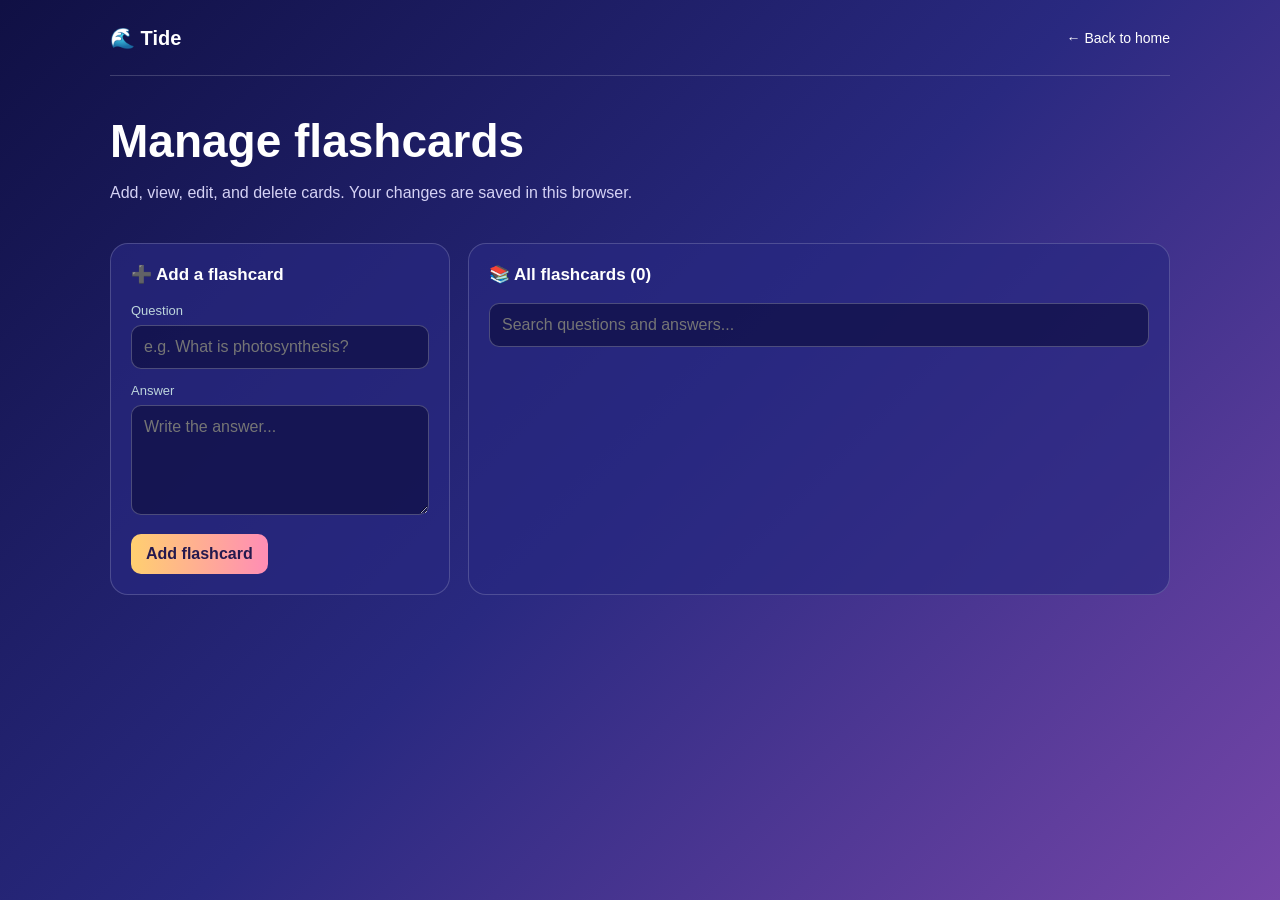
==== manage.html @ f18cbf9f "Add files via upload" ====
<!DOCTYPE html>
<html lang="en">
<head>
<meta charset="UTF-8">
<meta name="viewport" content="width=device-width, initial-scale=1.0">
<title>Manage Flashcards — Tide</title>

<style>
:root {
    --navy: #062d49;
    --deep: #041f35;
    --cyan: #69e5df;
    --ice: #e9fbfa;
    --line: rgba(204, 244, 246, 0.16);
}

* {
    box-sizing: border-box;
}

body {
    margin: 0;
    min-height: 100vh;
    background:
        radial-gradient(ellipse at 85% 8%, rgba(26,145,164,.28), transparent 35%),
        linear-gradient(135deg, var(--deep), #073754 55%, var(--navy));
    color: var(--ice);
    font-family: Arial, sans-serif;
}

button, input, textarea {
    font: inherit;
}

.shell {
    width: min(1060px, calc(100% - 40px));
    margin: auto;
}

header {
    height: 76px;
    display: flex;
    align-items: center;
    justify-content: space-between;
    border-bottom: 1px solid var(--line);
}

.brand {
    color: var(--ice);
    font-size: 20px;
    font-weight: bold;
    text-decoration: none;
}

.back {
    color: #b9d4dd;
    text-decoration: none;
    font-size: 14px;
}

h1 {
    margin: 38px 0 8px;
    font-size: clamp(32px, 5vw, 46px);
}

.subtitle {
    color: #b4ccd5;
}

.layout {
    display: grid;
    grid-template-columns: 340px 1fr;
    gap: 18px;
    padding: 25px 0 45px;
}

.panel {
    padding: 20px;
    border: 1px solid var(--line);
    border-radius: 18px;
    background: rgba(12, 61, 85, 0.72);
}

.panel h2 {
    margin: 0 0 18px;
    font-size: 17px;
}

label {
    display: block;
    margin: 14px 0 7px;
    color: #bdd5dc;
    font-size: 13px;
}

input, textarea {
    width: 100%;
    padding: 12px;
    border: 1px solid rgba(199,239,242,.2);
    border-radius: 10px;
    outline: none;
    background: rgba(2,29,48,.48);
    color: var(--ice);
}

input:focus, textarea:focus {
    border-color: var(--cyan);
}

textarea {
    min-height: 110px;
    resize: vertical;
}

button {
    padding: 11px 15px;
    border: 0;
    border-radius: 10px;
    cursor: pointer;
    font-weight: bold;
}

.primary {
    margin-top: 15px;
    background: linear-gradient(135deg, #9af5e8, #4dd0dc);
    color: #05354b;
}

.cancel {
    margin-top: 15px;
    background: transparent;
    color: var(--ice);
    border: 1px solid var(--line);
}

.search {
    margin-bottom: 14px;
}

.card {
    margin-bottom: 11px;
    padding: 14px;
    border: 1px solid var(--line);
    border-radius: 13px;
    background: rgba(3,34,54,.48);
}

.card h3 {
    margin: 0 0 7px;
    font-size: 15px;
}

.card p {
    margin: 0;
    color: #aecbd3;
    font-size: 13px;
    line-height: 1.55;
    white-space: pre-wrap;
    overflow-wrap: anywhere;
}

.card-actions {
    display: flex;
    gap: 7px;
    margin-top: 12px;
}

.card-actions button {
    padding: 7px 11px;
    color: var(--ice);
    background: rgba(222,250,250,.1);
}

.card-actions .delete {
    color: #ffc0c6;
}

.empty {
    color: #b4ccd5;
    text-align: center;
    padding: 25px 5px;
}

@media (max-width: 760px) {
    .layout {
        grid-template-columns: 1fr;
    }
}
<link rel="stylesheet" href="./theme.css">
</style>
<link rel="stylesheet" href="./theme.css">
<link rel="stylesheet" href="./style.css">
</head>

<body>
<div class="shell">
    <header>
        <a class="brand" href="index.html">🌊 Tide</a>
        <a class="back" href="index.html">← Back to home</a>
    </header>

    <h1>Manage flashcards</h1>
    <p class="subtitle">Add, view, edit, and delete cards. Your changes are saved in this browser.</p>

    <main class="layout">
        <section class="panel">
            <h2 id="formTitle">➕ Add a flashcard</h2>

            <form id="cardForm">
                <label for="question">Question</label>
                <input id="question" maxlength="240" placeholder="e.g. What is photosynthesis?" required>

                <label for="answer">Answer</label>
                <textarea id="answer" maxlength="1000" placeholder="Write the answer..." required></textarea>

                <button class="primary" id="saveButton" type="submit">Add flashcard</button>
                <button class="cancel" id="cancelButton" type="button" hidden>Cancel</button>
            </form>
        </section>

        <section class="panel">
            <h2>📚 All flashcards (<span id="count">0</span>)</h2>
            <input class="search" id="search" type="search" placeholder="Search questions and answers...">
            <div id="cardList"></div>
        </section>
    </main>
</div>

<script>
const STORAGE_KEY = "flashcards";
let editingId = null;

const form = document.getElementById("cardForm");
const questionInput = document.getElementById("question");
const answerInput = document.getElementById("answer");
const cardList = document.getElementById("cardList");
const searchInput = document.getElementById("search");

function getCards() {
    try {
        const cards = JSON.parse(localStorage.getItem(STORAGE_KEY) || "[]");
        return Array.isArray(cards) ? cards : [];
    } catch {
        return [];
    }
}

function saveCards(cards) {
    localStorage.setItem(STORAGE_KEY, JSON.stringify(cards));
}

function escapeHTML(text) {
    return String(text).replace(/[&<>"']/g, character => ({
        "&": "&amp;",
        "<": "&lt;",
        ">": "&gt;",
        '"': "&quot;",
        "'": "&#39;"
    })[character]);
}

function renderCards() {
    const allCards = getCards();
    const searchText = searchInput.value.trim().toLowerCase();

    const visibleCards = allCards.filter(card =>
        `${card.question} ${card.answer}`.toLowerCase().includes(searchText)
    );

    document.getElementById("count").textContent = allCards.length;

    if (visibleCards.length === 0) {
        cardList.innerHTML = `<div class="empty">No flashcards found. Add your first card!</div>`;
        return;
    }

    cardList.innerHTML = visibleCards.map(card => `
        <article class="card">
            <h3>❓ ${escapeHTML(card.question)}</h3>
            <p>💡 ${escapeHTML(card.answer)}</p>
            <div class="card-actions">
                <button type="button" data-action="edit" data-id="${escapeHTML(card.id)}">Edit</button>
                <button class="delete" type="button" data-action="delete" data-id="${escapeHTML(card.id)}">Delete</button>
            </div>
        </article>
    `).join("");
}

function resetForm() {
    editingId = null;
    form.reset();
    document.getElementById("formTitle").textContent = "➕ Add a flashcard";
    document.getElementById("saveButton").textContent = "Add flashcard";
    document.getElementById("cancelButton").hidden = true;
}

form.addEventListener("submit", event => {
    event.preventDefault();

    const question = questionInput.value.trim();
    const answer = answerInput.value.trim();

    if (!question || !answer) return;

    const cards = getCards();

    if (editingId !== null) {
        const index = cards.findIndex(card => String(card.id) === String(editingId));
        if (index !== -1) {
            cards[index] = { ...cards[index], question, answer };
        }
    } else {
        cards.unshift({
            id: (crypto.randomUUID ? crypto.randomUUID() : String(Date.now())),
            question,
            answer
        });
    }

    saveCards(cards);
    resetForm();
    renderCards();
});

document.getElementById("cancelButton").addEventListener("click", resetForm);
searchInput.addEventListener("input", renderCards);

cardList.addEventListener("click", event => {
    const button = event.target.closest("button[data-action]");
    if (!button) return;

    const cards = getCards();
    const card = cards.find(item => String(item.id) === button.dataset.id);
    if (!card) return;

    if (button.dataset.action === "edit") {
        editingId = card.id;
        questionInput.value = card.question;
        answerInput.value = card.answer;
        document.getElementById("formTitle").textContent = "✏️ Edit flashcard";
        document.getElementById("saveButton").textContent = "Save changes";
        document.getElementById("cancelButton").hidden = false;
        questionInput.focus();
        window.scrollTo({ top: 0, behavior: "smooth" });
    }

    if (button.dataset.action === "delete") {
        if (!confirm("Delete this flashcard?")) return;

        const remainingCards = cards.filter(item => String(item.id) !== button.dataset.id);
        saveCards(remainingCards);
        renderCards();
    }
});

renderCards();
<script src="./script.js"></script>

</script>
</body>
</html>
---- theme.css ----
/* Shared violet theme for manage.html and Qs.html */
:root {
  color-scheme: dark;
  --theme-deep: #101044;
  --theme-main: #292980;
  --theme-glow: #7546a8;
  --theme-text: #ffffff;
  --theme-soft: #d5d2f5;
  --theme-line: rgba(255, 255, 255, .18);
  --theme-button-a: #ffcf70;
  --theme-button-b: #ff8db5;
  --theme-button-text: #25194e;
}

body {
  background: linear-gradient(
    135deg,
    var(--theme-deep),
    var(--theme-main),
    var(--theme-glow)
  ) !important;
  color: var(--theme-text);
}

.topbar,
header {
  border-color: var(--theme-line) !important;
}

.brand,
.home,
.back {
  color: var(--theme-text);
}

.home:hover,
.back:hover {
  color: #ffd6ff;
}

.panel,
.empty {
  background: rgba(41, 41, 128, .68) !important;
  border-color: var(--theme-line) !important;
}

.field input,
.field textarea,
.search input,
input,
textarea {
  background: rgba(16, 16, 68, .72) !important;
  border-color: rgba(255, 255, 255, .24) !important;
  color: var(--theme-text) !important;
}

.field input:focus,
.field textarea:focus,
.search input:focus,
input:focus,
textarea:focus {
  border-color: #ffd6ff !important;
  box-shadow: 0 0 0 3px rgba(255, 214, 255, .12) !important;
}

.btn.primary,
.primary,
.btn.answer-btn,
.manage-link {
  background: linear-gradient(
    90deg,
    var(--theme-button-a),
    var(--theme-button-b)
  ) !important;
  border-color: transparent !important;
  color: var(--theme-button-text) !important;
}

.btn.primary:hover,
.primary:hover,
.btn.answer-btn:hover,
.manage-link:hover {
  filter: brightness(1.08);
}

.btn.quiet,
.btn:not(.primary):not(.answer-btn),
.cancel,
.card-actions button,
.icon-btn {
  background: rgba(255, 255, 255, .12);
  border-color: rgba(255, 255, 255, .25);
  color: var(--theme-text);
}

.card,
.flashcard {
  background: rgba(16, 16, 68, .44);
  border-color: rgba(255, 255, 255, .2);
}

.card p,
.answer,
.subtitle,
.empty p {
  color: var(--theme-soft);
}

footer {
  border-color: var(--theme-line);
  color: var(--theme-soft);
}

@media (max-width: 600px) {
  .panel {
    background: rgba(41, 41, 128, .72) !important;
  }
}
---- theme.css ----
/* Shared violet theme for manage.html and Qs.html */
:root {
  color-scheme: dark;
  --theme-deep: #101044;
  --theme-main: #292980;
  --theme-glow: #7546a8;
  --theme-text: #ffffff;
  --theme-soft: #d5d2f5;
  --theme-line: rgba(255, 255, 255, .18);
  --theme-button-a: #ffcf70;
  --theme-button-b: #ff8db5;
  --theme-button-text: #25194e;
}

body {
  background: linear-gradient(
    135deg,
    var(--theme-deep),
    var(--theme-main),
    var(--theme-glow)
  ) !important;
  color: var(--theme-text);
}

.topbar,
header {
  border-color: var(--theme-line) !important;
}

.brand,
.home,
.back {
  color: var(--theme-text);
}

.home:hover,
.back:hover {
  color: #ffd6ff;
}

.panel,
.empty {
  background: rgba(41, 41, 128, .68) !important;
  border-color: var(--theme-line) !important;
}

.field input,
.field textarea,
.search input,
input,
textarea {
  background: rgba(16, 16, 68, .72) !important;
  border-color: rgba(255, 255, 255, .24) !important;
  color: var(--theme-text) !important;
}

.field input:focus,
.field textarea:focus,
.search input:focus,
input:focus,
textarea:focus {
  border-color: #ffd6ff !important;
  box-shadow: 0 0 0 3px rgba(255, 214, 255, .12) !important;
}

.btn.primary,
.primary,
.btn.answer-btn,
.manage-link {
  background: linear-gradient(
    90deg,
    var(--theme-button-a),
    var(--theme-button-b)
  ) !important;
  border-color: transparent !important;
  color: var(--theme-button-text) !important;
}

.btn.primary:hover,
.primary:hover,
.btn.answer-btn:hover,
.manage-link:hover {
  filter: brightness(1.08);
}

.btn.quiet,
.btn:not(.primary):not(.answer-btn),
.cancel,
.card-actions button,
.icon-btn {
  background: rgba(255, 255, 255, .12);
  border-color: rgba(255, 255, 255, .25);
  color: var(--theme-text);
}

.card,
.flashcard {
  background: rgba(16, 16, 68, .44);
  border-color: rgba(255, 255, 255, .2);
}

.card p,
.answer,
.subtitle,
.empty p {
  color: var(--theme-soft);
}

footer {
  border-color: var(--theme-line);
  color: var(--theme-soft);
}

@media (max-width: 600px) {
  .panel {
    background: rgba(41, 41, 128, .72) !important;
  }
}
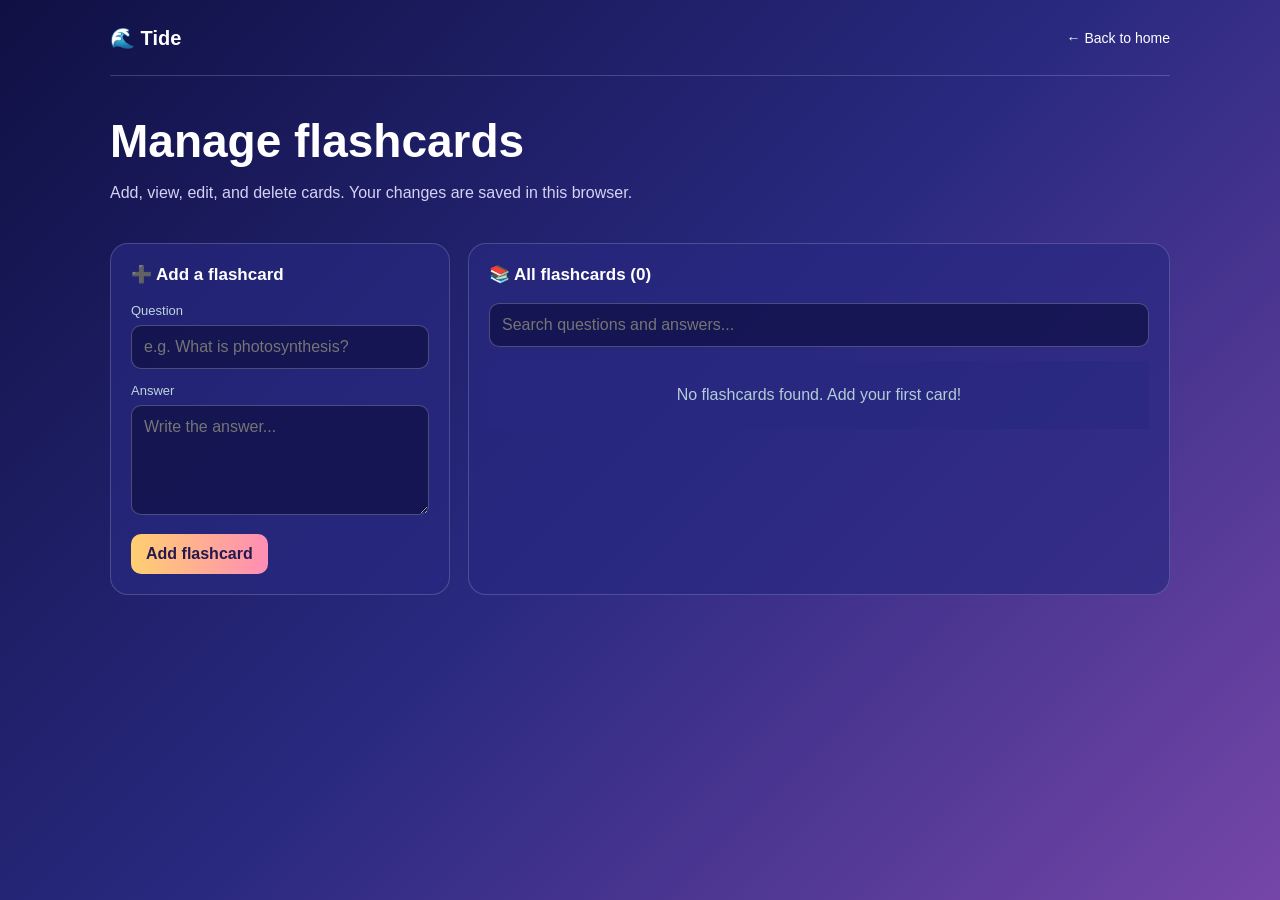
==== commit af4b6b55: "Update manage.html" ====
--- a/manage.html
+++ b/manage.html
@@ -14,9 +14,7 @@
     --line: rgba(204, 244, 246, 0.16);
 }
 
-* {
-    box-sizing: border-box;
-}
+* { box-sizing: border-box; }
 
 body {
     margin: 0;
@@ -28,9 +26,7 @@
     font-family: Arial, sans-serif;
 }
 
-button, input, textarea {
-    font: inherit;
-}
+button, input, textarea { font: inherit; }
 
 .shell {
     width: min(1060px, calc(100% - 40px));
@@ -63,9 +59,7 @@
     font-size: clamp(32px, 5vw, 46px);
 }
 
-.subtitle {
-    color: #b4ccd5;
-}
+.subtitle { color: #b4ccd5; }
 
 .layout {
     display: grid;
@@ -103,9 +97,7 @@
     color: var(--ice);
 }
 
-input:focus, textarea:focus {
-    border-color: var(--cyan);
-}
+input:focus, textarea:focus { border-color: var(--cyan); }
 
 textarea {
     min-height: 110px;
@@ -133,9 +125,7 @@
     border: 1px solid var(--line);
 }
 
-.search {
-    margin-bottom: 14px;
-}
+.search { margin-bottom: 14px; }
 
 .card {
     margin-bottom: 11px;
@@ -171,9 +161,7 @@
     background: rgba(222,250,250,.1);
 }
 
-.card-actions .delete {
-    color: #ffc0c6;
-}
+.card-actions .delete { color: #ffc0c6; }
 
 .empty {
     color: #b4ccd5;
@@ -182,12 +170,10 @@
 }
 
 @media (max-width: 760px) {
-    .layout {
-        grid-template-columns: 1fr;
-    }
-}
-<link rel="stylesheet" href="./theme.css">
+    .layout { grid-template-columns: 1fr; }
+}
 </style>
+
 <link rel="stylesheet" href="./theme.css">
 <link rel="stylesheet" href="./style.css">
 </head>
@@ -354,8 +340,7 @@
 });
 
 renderCards();
+</script>
 <script src="./script.js"></script>
-
-</script>
 </body>
-</html>+</html>
